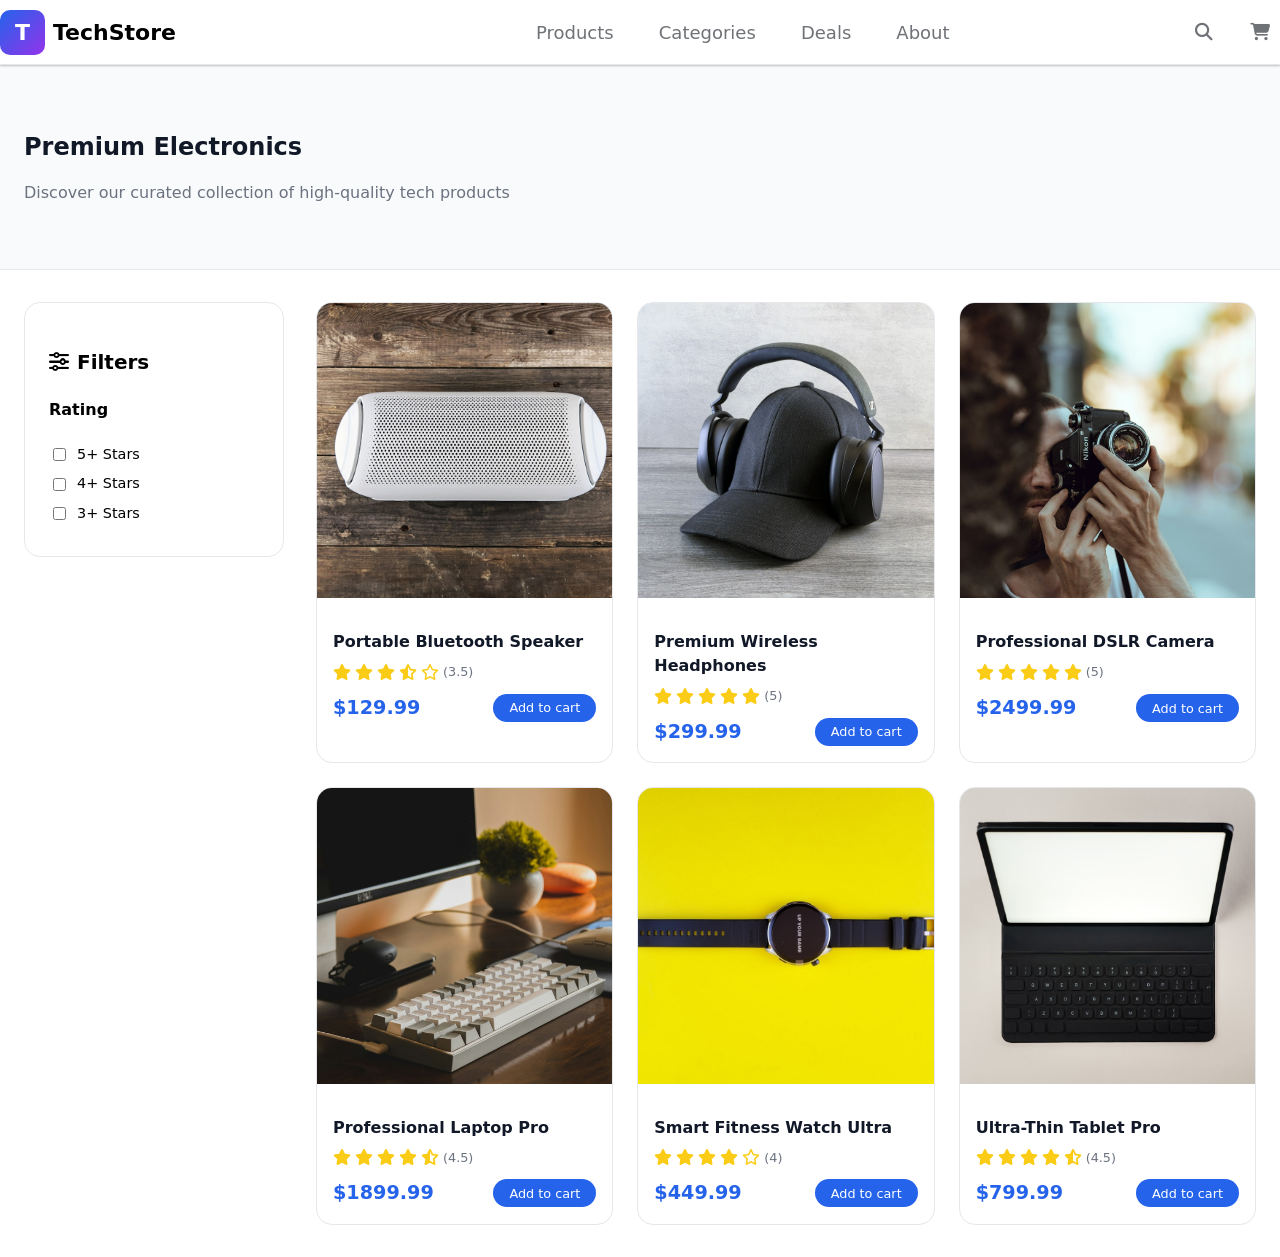
==== index.html @ 120bf93a "filters ready" ====
<!DOCTYPE html>
<html lang="en">
<head>
    <meta charset="UTF-8">
    <meta name="viewport" content="width=device-width, initial-scale=1.0">
    <title>TechStore</title>
    <link rel="stylesheet" href="https://cdnjs.cloudflare.com/ajax/libs/font-awesome/6.5.0/css/all.min.css">
    <link href="https://fonts.googleapis.com/css2?family=Inter:wght@400;500;600;700&display=swap" rel="stylesheet">
    <link rel="stylesheet" href="styles/style.css">
</head>
<body>
    <header>
        <div class = "header-container">
            <div class = "header-content">
                <a class="logo-link" href="index.html">
                    <div class = "logo-icon"> T </div>
                    <span class ="logo-text">TechStore</span>
                </a>
                <nav class = "dekstop-nav">
                    <a href="index.html">Products</a>
                    <a href= "categories.html">Categories</a>
                    <a href="deals.html">Deals</a>
                    <a href="about.html">About</a>
                </nav>
                <div class="header-actions">
                    <i class="fa-solid fa-magnifying-glass"></i>
                    <a href=""><i class="fa-solid fa-cart-shopping"></i></a>
                </div>
            </div>    
        </div>
    </header>
    <main>
    <div class="catalog-hero">
        <div class="container">
            <h1>Premium Electronics</h1>
            <p>Discover our curated collection of high-quality tech products</p>
        </div>
    </div>
    <div class="catalog-container container">
        <div class="catalog-layout">
            <aside class="filter-sidebar">
                <div class="filter-card">
                    <h3><i class="fa-solid fa-sliders-h"></i> Filters</h3>
                    <div class="filter-group">
                        <h4>Rating</h4>
                        <label><input type="checkbox" class="rating-filter" value="5"> 5+ Stars</label>
                        <label><input type="checkbox" class="rating-filter" value="4"> 4+ Stars</label>
                        <label><input type="checkbox" class="rating-filter" value="3"> 3+ Stars</label>
                    </div>
                </div>
            </aside>
            <div class="products-area">
                <div class="products-grid" id="productsGrid"></div>
            </div>
        </div>
    </div>
    </main>
    <script src="js/main.js"></script>
</body>
</html>
---- styles/style.css ----
body {
    font-family: var(--default-font-family,ui-sans-serif,system-ui,sans-serif,"Apple Color Emoji","Segoe UI Emoji","Segoe UI Symbol","Noto Color Emoji");
    margin: 0;
    padding: 0;
    background: #fff;
    line-height: 1.5;
}

button, option, select, input {
    font-family: var(--default-font-family,ui-sans-serif,system-ui,sans-serif,"Apple Color Emoji","Segoe UI Emoji","Segoe UI Symbol","Noto Color Emoji");
}

header {
    position: sticky;
    z-index: 50;
    width: 100%;
    border-bottom: 1px solid #e5e7eb;
    background: #fff;
    box-shadow: 0 1px 2px 0 rgba(0, 0, 0, 0.24);
}

.header-container {
    max-width: 1280px;
    margin: 0 auto;
    padding: 0;
}

.header-content {
    display: flex;
    align-items: center;
    justify-content: space-between;
    height: 4rem;   
}

.logo-link {
  display: flex;
  align-items: center;
  gap: 0.5rem;
  text-decoration: none;
  color: inherit;
  flex-shrink: 0;
}

.logo-icon {
  display: flex;
  align-items: center;
  justify-content: center;
  width: 45px;
  height: 45px;
  border-radius: 10px;
  background: linear-gradient(135deg, #2563eb, #9333ea);
  color: #fff;
  font-weight: 700;
  font-size: 22px;
  flex-shrink: 0;
}   

.logo-text {
  font-weight: 700;
  font-size: 22px;
  white-space: nowrap;
  color:black;
}

.dekstop-nav {
    align-items: center;
    padding-left: 340px;
}

.dekstop-nav a{
    color:#6f7276;
    text-decoration: none;
    font-weight: 500;
    font-size: 18px;
    margin: 0 20px;
    transition: 0.2s ease;
}

.dekstop-nav a:hover {
    color:#2563eb
}

.header-actions {
    display: flex;
    align-items: center;
    gap: 1rem;
    margin-left: auto;
}

.header-actions i {
    width: 2.5rem;
    height: 2.5rem;
    display: flex;
    align-items: center;
    justify-content: center;
    border-radius: 9999px;
    color:#6f7276;
    font-size: 1.1rem;
    cursor: pointer;
    transition: 0.2s ease;
}

.header-actions i:hover {
    background: #f3f4f6;
}

.header-actions a {
    text-decoration: none;
    color: inherit;
}
.container {
    max-width: 1280px;
    margin: 0 auto;
    padding: 0 1.5rem;
}
.catalog-hero {
    background: #f9fafb;
    padding: 3rem 0;
    text-align: left;
    border-bottom: 1px solid #e5e7eb;
}
.catalog-hero h1 {
    font-size: 1.5rem;
    margin-bottom: 0.5rem;
    color: #111827;
}
.catalog-hero p {
    font-size: 1rem;
    color: #6b7280;
}
.catalog-layout {
    display: flex;
    gap: 2rem;
    margin: 2rem 0;
}
.filter-sidebar {
    flex: 0 0 260px;
}
.products-area {
    flex: 1;
}
.products-grid {
    display: grid;
    grid-template-columns: repeat(auto-fill, minmax(280px, 1fr));
    gap: 1.5rem;
}
.filter-card {
    background: #fff;
    border: 1px solid #e5e7eb;
    border-radius: 1rem;
    padding: 1.5rem;
    position: sticky;
    top: 100px;
}
.filter-card h3 {
    font-size: 1.25rem;
    margin-bottom: 1.25rem;
    display: flex;
    align-items: center;
    gap: 0.5rem;
}
.product-card {
    background: #fff;
    border: 1px solid #e5e7eb;
    border-radius: 1rem;
    overflow: hidden;
    transition: all 0.25s ease;
}
.product-card:hover {
    
    box-shadow: 0 12px 24px -12px rgba(0, 0, 0, 0.15);
}
.product-img {
    aspect-ratio: 1 / 1;
    background: #f9fafb;
    overflow: hidden;
}
.product-img img {
    width: 100%;
    height: 100%;
    object-fit: cover;
    transition: transform 0.3s;
}
.product-card:hover .product-img img {
    transform: scale(1.05);
}
.product-info {
    padding: 1rem;
}
.product-title {
    font-weight: 600;
    font-size: 1rem;
    margin-bottom: 0.5rem;
    color: #111827;
    text-decoration: none;
}
.rating {
    display: flex;
    align-items: center;
    gap: 0.25rem;
    margin: 0.5rem 0;
    color: #facc15;
}
.rating span {
    color: #6b7280;
    font-size: 0.8rem;
}
.price-row {
    display: flex;
    justify-content: space-between;
    align-items: center;
    margin-top: 0.75rem;
}
.price {
    font-weight: 700;
    font-size: 1.2rem;
    color: #2563eb;
}
.add-to-cart {
    background: #2563eb;
    border: none;
    color: white;
    padding: 0.4rem 1rem;
    border-radius: 2rem;
    font-size: 0.8rem;
    font-weight: 500;
    cursor: pointer;
    transition: 0.2s;
}
.add-to-cart:hover {
    background: #1d4ed8;
    transform: scale(0.97);
}
.filter-group label {
    display: flex;
    align-items: center;
    gap: 0.5rem;
    margin-bottom: 0.5rem;
    font-size: 0.9rem;
    cursor: pointer;
}
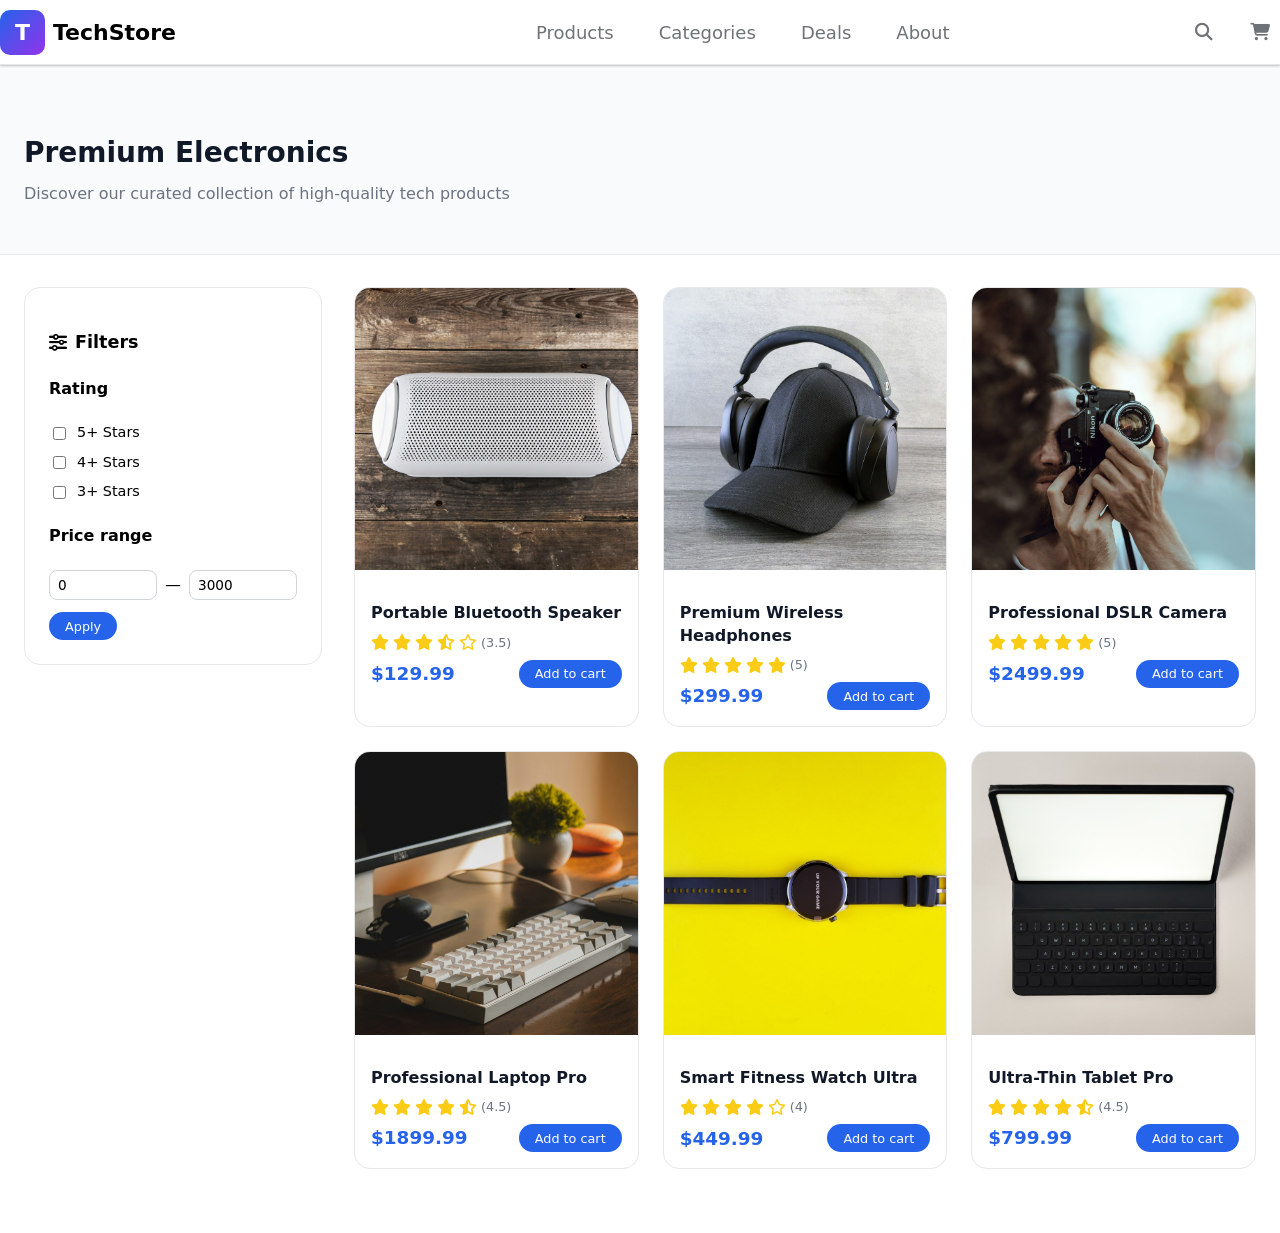
==== commit fe8b4d11: "hot fix design" ====
--- a/index.html
+++ b/index.html
@@ -47,6 +47,15 @@
                         <label><input type="checkbox" class="rating-filter" value="4"> 4+ Stars</label>
                         <label><input type="checkbox" class="rating-filter" value="3"> 3+ Stars</label>
                     </div>
+                    <div class="filter-group">
+                        <h4>Price range</h4>
+                        <div class="price-inputs">
+                            <input type="number" id="minPrice" placeholder="Min $" value="0">
+                            <span>—</span>
+                            <input type="number" id="maxPrice" placeholder="Max $" value="3000">
+                        </div>
+                        <button id="applyPriceBtn" class="apply-btn">Apply</button>
+                    </div>
                 </div>
             </aside>
             <div class="products-area">
--- a/styles/style.css
+++ b/styles/style.css
@@ -115,23 +115,26 @@
 }
 .catalog-hero {
     background: #f9fafb;
-    padding: 3rem 0;
+    padding: 3rem 0 2rem;
     text-align: left;
     border-bottom: 1px solid #e5e7eb;
 }
 .catalog-hero h1 {
-    font-size: 1.5rem;
+    font-size: 1.75rem;
+    font-weight: 600;
     margin-bottom: 0.5rem;
     color: #111827;
 }
 .catalog-hero p {
     font-size: 1rem;
+    font-weight: 400;
     color: #6b7280;
+    margin-top: 0;
 }
 .catalog-layout {
     display: flex;
     gap: 2rem;
-    margin: 2rem 0;
+    margin: 2rem 0 4rem;
 }
 .filter-sidebar {
     flex: 0 0 260px;
@@ -153,7 +156,8 @@
     top: 100px;
 }
 .filter-card h3 {
-    font-size: 1.25rem;
+    font-size: 1.1rem;
+    font-weight: 600;
     margin-bottom: 1.25rem;
     display: flex;
     align-items: center;
@@ -190,6 +194,7 @@
 .product-title {
     font-weight: 600;
     font-size: 1rem;
+    line-height: 1.4;
     margin-bottom: 0.5rem;
     color: #111827;
     text-decoration: none;
@@ -209,11 +214,11 @@
     display: flex;
     justify-content: space-between;
     align-items: center;
-    margin-top: 0.75rem;
+    margin-top: 0.5rem;
 }
 .price {
     font-weight: 700;
-    font-size: 1.2rem;
+    font-size: 1.15rem;
     color: #2563eb;
 }
 .add-to-cart {
@@ -238,4 +243,30 @@
     margin-bottom: 0.5rem;
     font-size: 0.9rem;
     cursor: pointer;
+}
+.price-inputs {
+    display: flex;
+    align-items: center;
+    gap: 0.5rem;
+    margin-bottom: 0.75rem;
+}
+.price-inputs input {
+    width: 90px;
+    padding: 0.4rem 0.5rem;
+    border: 1px solid #d1d5db;
+    border-radius: 0.5rem;
+    font-size: 0.85rem;
+}
+.apply-btn {
+    background: #2563eb;
+    color: white;
+    border: none;
+    padding: 0.4rem 1rem;
+    border-radius: 2rem;
+    font-size: 0.8rem;
+    cursor: pointer;
+    transition: 0.2s;
+}
+.apply-btn:hover {
+    background: #1d4ed8;
 }
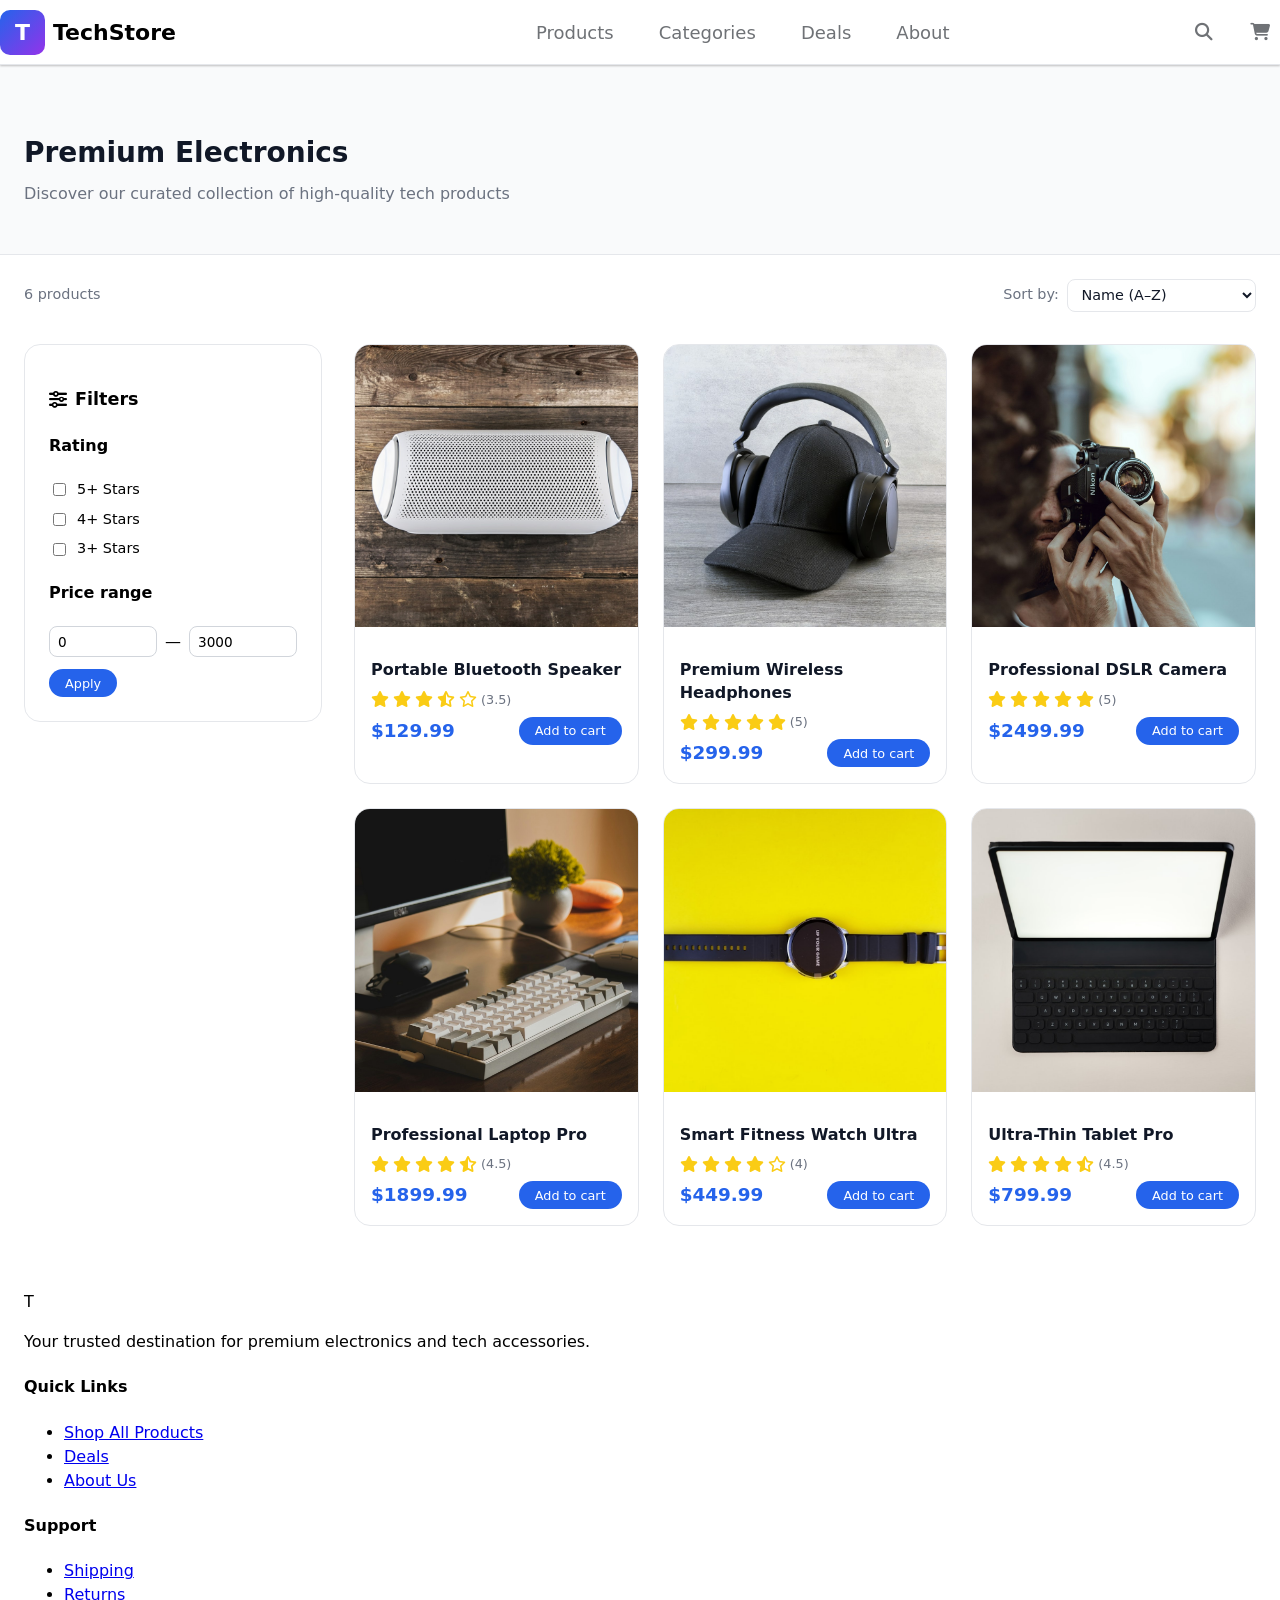
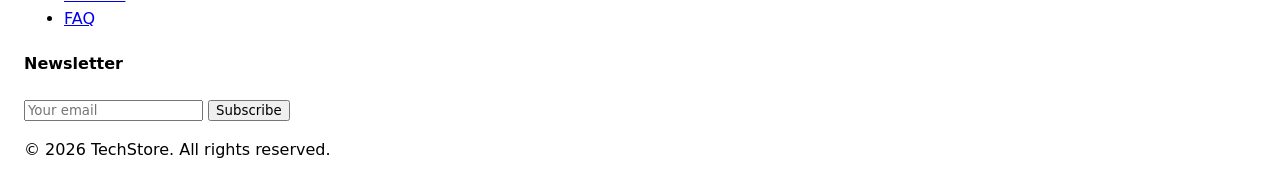
==== commit 7019c79b: "+footer +fix" ====
--- a/index.html
+++ b/index.html
@@ -29,41 +29,93 @@
             </div>    
         </div>
     </header>
-    <main>
-    <div class="catalog-hero">
-        <div class="container">
-            <h1>Premium Electronics</h1>
-            <p>Discover our curated collection of high-quality tech products</p>
-        </div>
-    </div>
-    <div class="catalog-container container">
-        <div class="catalog-layout">
-            <aside class="filter-sidebar">
-                <div class="filter-card">
-                    <h3><i class="fa-solid fa-sliders-h"></i> Filters</h3>
-                    <div class="filter-group">
-                        <h4>Rating</h4>
-                        <label><input type="checkbox" class="rating-filter" value="5"> 5+ Stars</label>
-                        <label><input type="checkbox" class="rating-filter" value="4"> 4+ Stars</label>
-                        <label><input type="checkbox" class="rating-filter" value="3"> 3+ Stars</label>
-                    </div>
-                    <div class="filter-group">
-                        <h4>Price range</h4>
-                        <div class="price-inputs">
-                            <input type="number" id="minPrice" placeholder="Min $" value="0">
-                            <span>—</span>
-                            <input type="number" id="maxPrice" placeholder="Max $" value="3000">
-                        </div>
-                        <button id="applyPriceBtn" class="apply-btn">Apply</button>
-                    </div>
-                </div>
-            </aside>
-            <div class="products-area">
-                <div class="products-grid" id="productsGrid"></div>
+     <main>
+        <div class="catalog-hero">
+            <div class="container">
+                <h1>Premium Electronics</h1>
+                <p>Discover our curated collection of high-quality tech products</p>
             </div>
         </div>
-    </div>
+
+        <div class="catalog-container container">
+            <div class="catalog-meta">
+                <span class="product-count" id="productCount">6 products</span>
+                <div class="sort-wrapper">
+                    <span class="sort-label">Sort by:</span>
+                    <select id="sortSelect" class="sort-select">
+                        <option value="name-asc">Name (A–Z)</option>
+                        <option value="name-desc">Name (Z–A)</option>
+                        <option value="price-asc">Price (Low to High)</option>
+                        <option value="price-desc">Price (High to Low)</option>
+                        <option value="rating">Rating (High to Low)</option>
+                    </select>
+                </div>
+            </div>
+
+            <div class="catalog-layout">
+                <aside class="filter-sidebar">
+                    <div class="filter-card">
+                        <h3><i class="fa-solid fa-sliders-h"></i> Filters</h3>
+                        <div class="filter-group">
+                            <h4>Rating</h4>
+                            <label><input type="checkbox" class="rating-filter" value="5"> 5+ Stars</label>
+                            <label><input type="checkbox" class="rating-filter" value="4"> 4+ Stars</label>
+                            <label><input type="checkbox" class="rating-filter" value="3"> 3+ Stars</label>
+                        </div>
+                        <div class="filter-group">
+                            <h4>Price range</h4>
+                            <div class="price-inputs">
+                                <input type="number" id="minPrice" placeholder="Min $" value="0" step="1">
+                                <span>—</span>
+                                <input type="number" id="maxPrice" placeholder="Max $" value="3000" step="1">
+                            </div>
+                            <button id="applyPriceBtn" class="apply-btn">Apply</button>
+                        </div>
+                    </div>
+                </aside>
+
+                <div class="products-area">
+                    <div class="products-grid" id="productsGrid"></div>
+                </div>
+            </div>
+        </div>
     </main>
+     <footer class="site-footer">
+        <div class="container">
+            <div class="footer-grid">
+                <div>
+                    <div class="footer-logo">T</div>
+                    <p class="footer-text">Your trusted destination for premium electronics and tech accessories.</p>
+                </div>
+                <div>
+                    <h4>Quick Links</h4>
+                    <ul>
+                        <li><a href="index.html">Shop All Products</a></li>
+                        <li><a href="deals.html">Deals</a></li>
+                        <li><a href="about.html">About Us</a></li>
+                    </ul>
+                </div>
+                <div>
+                    <h4>Support</h4>
+                    <ul>
+                        <li><a href="#">Shipping</a></li>
+                        <li><a href="#">Returns</a></li>
+                        <li><a href="#">FAQ</a></li>
+                    </ul>
+                </div>
+                <div>
+                    <h4>Newsletter</h4>
+                    <form id="newsletterForm">
+                        <input type="email" placeholder="Your email" required>
+                        <button type="submit">Subscribe</button>
+                    </form>
+                </div>
+            </div>
+            <div class="footer-bottom">
+                <p>© 2026 TechStore. All rights reserved.</p>
+            </div>
+        </div>
+    </footer>
     <script src="js/main.js"></script>
 </body>
 </html>
--- a/styles/style.css
+++ b/styles/style.css
@@ -269,4 +269,43 @@
 }
 .apply-btn:hover {
     background: #1d4ed8;
+}
+
+.catalog-meta {
+    display: flex;
+    justify-content: space-between;
+    align-items: center;
+    margin: 1.5rem 0 2rem;
+}
+
+.product-count {
+    font-size: 0.9rem;
+    color: #6b7280;
+}
+
+.sort-wrapper {
+    display: flex;
+    align-items: center;
+    gap: 0.5rem;
+}
+
+.sort-label {
+    font-size: 0.9rem;
+    color: #6b7280;
+}
+
+.sort-select {
+    padding: 0.4rem 0.6rem;
+    border: 1px solid #e5e7eb;
+    border-radius: 0.5rem;
+    background: #fff;
+    font-size: 0.9rem;
+    color: #111827;
+    cursor: pointer;
+    outline: none;
+    transition: border-color 0.2s;
+}
+
+.sort-select:focus {
+    border-color: #2563eb;
 }
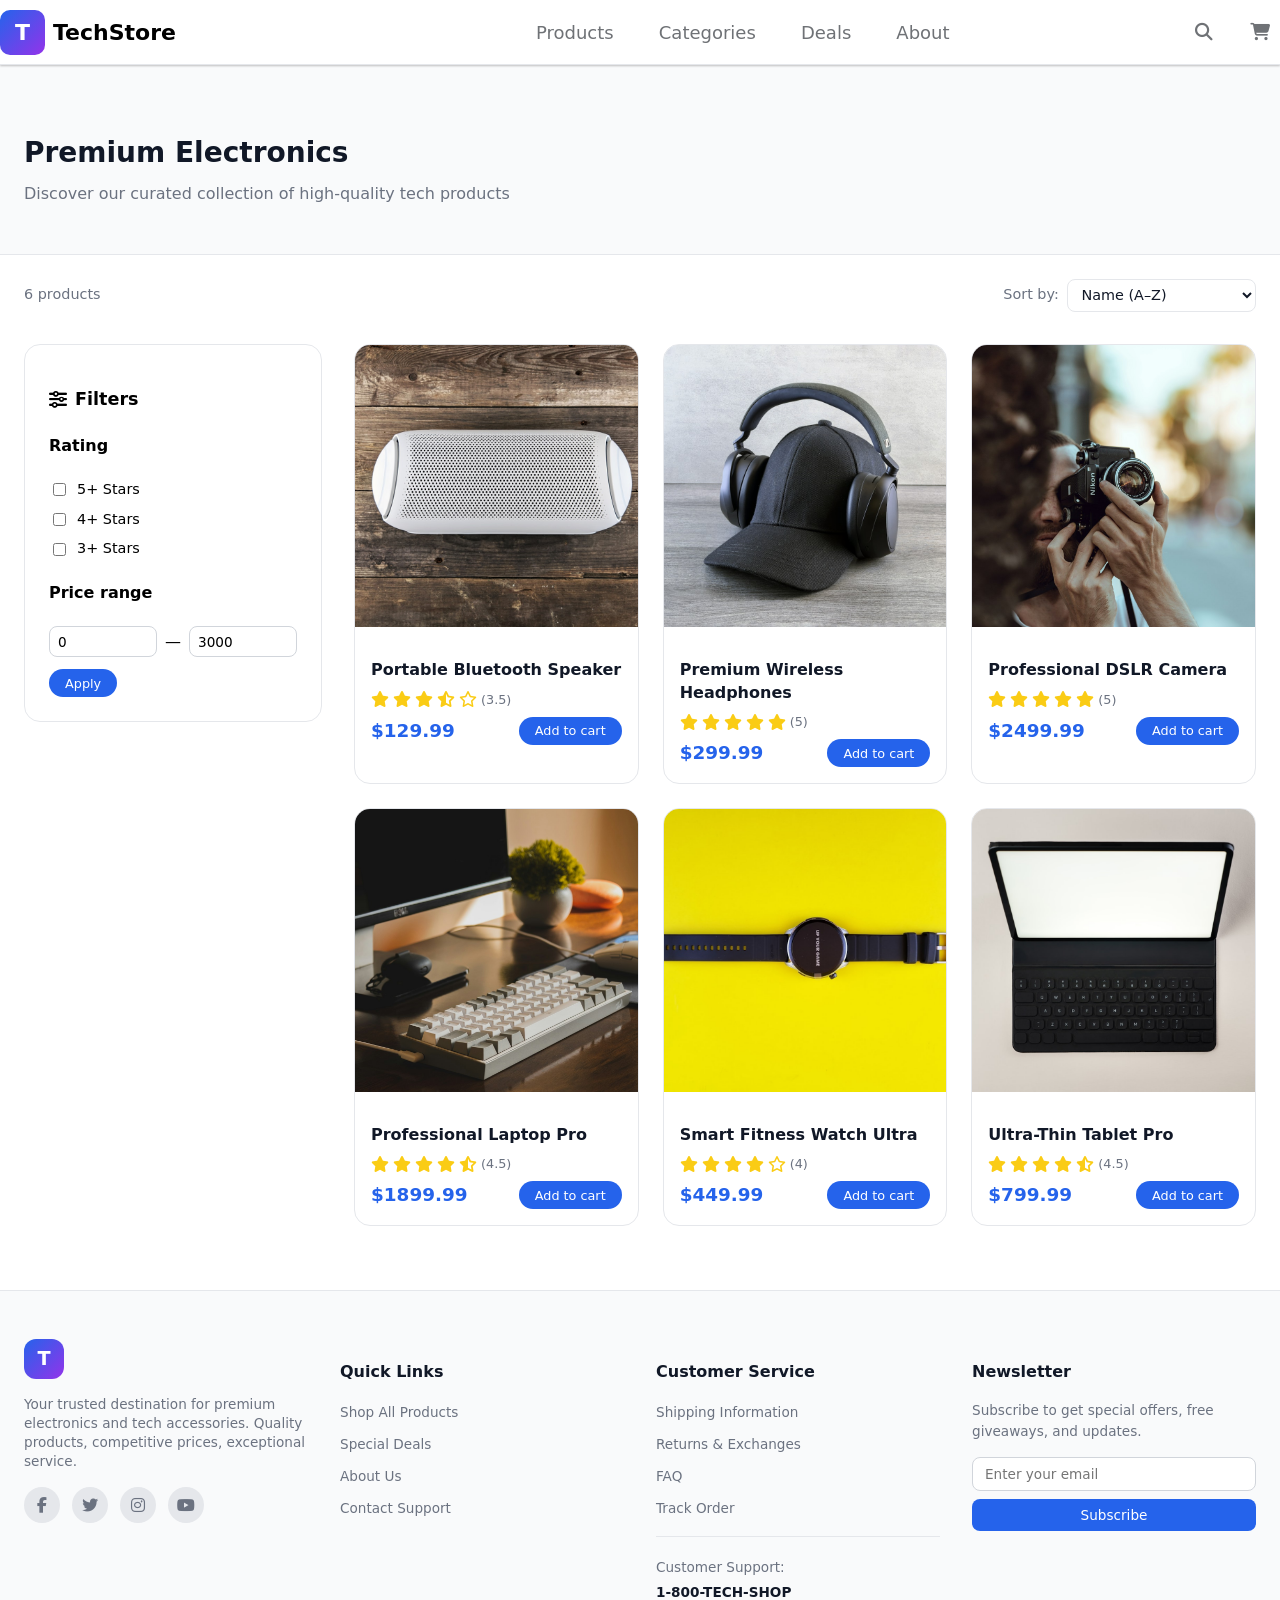
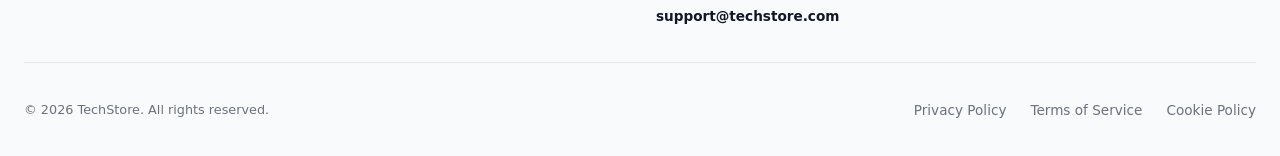
==== commit 40c045d3: "style fix" ====
--- a/index.html
+++ b/index.html
@@ -85,34 +85,53 @@
             <div class="footer-grid">
                 <div>
                     <div class="footer-logo">T</div>
-                    <p class="footer-text">Your trusted destination for premium electronics and tech accessories.</p>
+                    <p class="footer-text">Your trusted destination for premium electronics and tech accessories. Quality products, competitive prices, exceptional service.</p>
+                    <div class="footer-social">
+                        <a href="#" aria-label="Facebook"><i class="fab fa-facebook-f"></i></a>
+                        <a href="#" aria-label="Twitter"><i class="fab fa-twitter"></i></a>
+                        <a href="#" aria-label="Instagram"><i class="fab fa-instagram"></i></a>
+                        <a href="#" aria-label="YouTube"><i class="fab fa-youtube"></i></a>
+                    </div>
                 </div>
                 <div>
                     <h4>Quick Links</h4>
                     <ul>
                         <li><a href="index.html">Shop All Products</a></li>
-                        <li><a href="deals.html">Deals</a></li>
+                        <li><a href="deals.html">Special Deals</a></li>
                         <li><a href="about.html">About Us</a></li>
+                        <li><a href="contact.html">Contact Support</a></li>
                     </ul>
                 </div>
                 <div>
-                    <h4>Support</h4>
+                    <h4>Customer Service</h4>
                     <ul>
-                        <li><a href="#">Shipping</a></li>
-                        <li><a href="#">Returns</a></li>
+                        <li><a href="#">Shipping Information</a></li>
+                        <li><a href="#">Returns & Exchanges</a></li>
                         <li><a href="#">FAQ</a></li>
+                        <li><a href="#">Track Order</a></li>
                     </ul>
+                    <div class="footer-contact">
+                        <p>Customer Support:</p>
+                        <p class="footer-phone">1-800-TECH-SHOP</p>
+                        <p class="footer-email">support@techstore.com</p>
+                    </div>
                 </div>
                 <div>
                     <h4>Newsletter</h4>
+                    <p class="footer-newsletter-text">Subscribe to get special offers, free giveaways, and updates.</p>
                     <form id="newsletterForm">
-                        <input type="email" placeholder="Your email" required>
+                        <input type="email" placeholder="Enter your email" required>
                         <button type="submit">Subscribe</button>
                     </form>
                 </div>
             </div>
             <div class="footer-bottom">
                 <p>© 2026 TechStore. All rights reserved.</p>
+                <div class="footer-links">
+                    <a href="#">Privacy Policy</a>
+                    <a href="#">Terms of Service</a>
+                    <a href="#">Cookie Policy</a>
+                </div>
             </div>
         </div>
     </footer>
--- a/styles/style.css
+++ b/styles/style.css
@@ -308,4 +308,184 @@
 
 .sort-select:focus {
     border-color: #2563eb;
-}+}
+
+.site-footer {
+    background: #f9fafb;
+    border-top: 1px solid #e5e7eb;
+    padding: 3rem 0 1.5rem;
+    margin-top: 3rem;
+}
+
+.footer-grid {
+    display: grid;
+    grid-template-columns: repeat(auto-fit, minmax(200px, 1fr));
+    gap: 2rem;
+    margin-bottom: 2rem;
+}
+
+.footer-logo {
+    width: 40px;
+    height: 40px;
+    background: linear-gradient(135deg, #2563eb, #9333ea);
+    border-radius: 0.75rem;
+    display: flex;
+    align-items: center;
+    justify-content: center;
+    color: white;
+    font-weight: bold;
+    font-size: 1.2rem;
+    margin-bottom: 1rem;
+}
+
+.footer-text {
+    color: #6b7280;
+    font-size: 0.85rem;
+    line-height: 1.4;
+}
+
+.site-footer h4 {
+    font-size: 1rem;
+    margin-bottom: 1rem;
+    color: #111827;
+}
+
+.site-footer ul {
+    list-style: none;
+    padding: 0;
+    margin: 0;
+}
+
+.site-footer li {
+    margin-bottom: 0.5rem;
+}
+
+.site-footer a {
+    color: #6b7280;
+    text-decoration: none;
+    font-size: 0.85rem;
+    transition: 0.2s;
+}
+
+.site-footer a:hover {
+    color: #2563eb;
+}
+
+#newsletterForm {
+    display: flex;
+    flex-direction: column;
+    gap: 0.5rem;
+}
+
+#newsletterForm input {
+    padding: 0.5rem 0.75rem;
+    border: 1px solid #d1d5db;
+    border-radius: 0.5rem;
+    font-size: 0.85rem;
+    outline: none;
+}
+
+#newsletterForm input:focus {
+    border-color: #2563eb;
+}
+
+#newsletterForm button {
+    background: #2563eb;
+    color: white;
+    border: none;
+    padding: 0.5rem;
+    border-radius: 0.5rem;
+    cursor: pointer;
+    font-size: 0.85rem;
+    transition: 0.2s;
+}
+
+#newsletterForm button:hover {
+    background: #1d4ed8;
+}
+
+.footer-bottom {
+    display: flex;
+    justify-content: space-between;
+    align-items: center;
+    flex-wrap: wrap;
+    gap: 1rem;
+    padding-top: 1.5rem;
+    border-top: 1px solid #e5e7eb;
+    font-size: 0.8rem;
+    color: #6b7280;
+}
+
+.footer-social {
+    display: flex;
+    gap: 0.75rem;
+    margin-top: 1rem;
+}
+
+.footer-social a {
+    width: 36px;
+    height: 36px;
+    display: flex;
+    align-items: center;
+    justify-content: center;
+    background: #e5e7eb;
+    border-radius: 50%;
+    color: #6b7280;
+    font-size: 1rem;
+    transition: 0.2s;
+}
+
+.footer-social a:hover {
+    background: #2563eb;
+    color: white;
+}
+
+.footer-contact {
+    margin-top: 1rem;
+    padding-top: 1rem;
+    border-top: 1px solid #e5e7eb;
+}
+
+.footer-contact p {
+    font-size: 0.85rem;
+    margin: 0.25rem 0;
+    color: #6b7280;
+}
+
+.footer-contact .footer-phone,
+.footer-contact .footer-email {
+    font-weight: 600;
+    color: #111827;
+}
+
+.footer-newsletter-text {
+    font-size: 0.85rem;
+    color: #6b7280;
+    margin-bottom: 1rem;
+}
+
+.footer-bottom {
+    display: flex;
+    justify-content: space-between;
+    align-items: center;
+    flex-wrap: wrap;
+    gap: 1rem;
+    padding-top: 1.5rem;
+    border-top: 1px solid #e5e7eb;
+    font-size: 0.8rem;
+    color: #6b7280;
+}
+
+.footer-links {
+    display: flex;
+    gap: 1.5rem;
+}
+
+.footer-links a {
+    color: #6b7280;
+    text-decoration: none;
+}
+
+.footer-links a:hover {
+    color: #2563eb;
+}
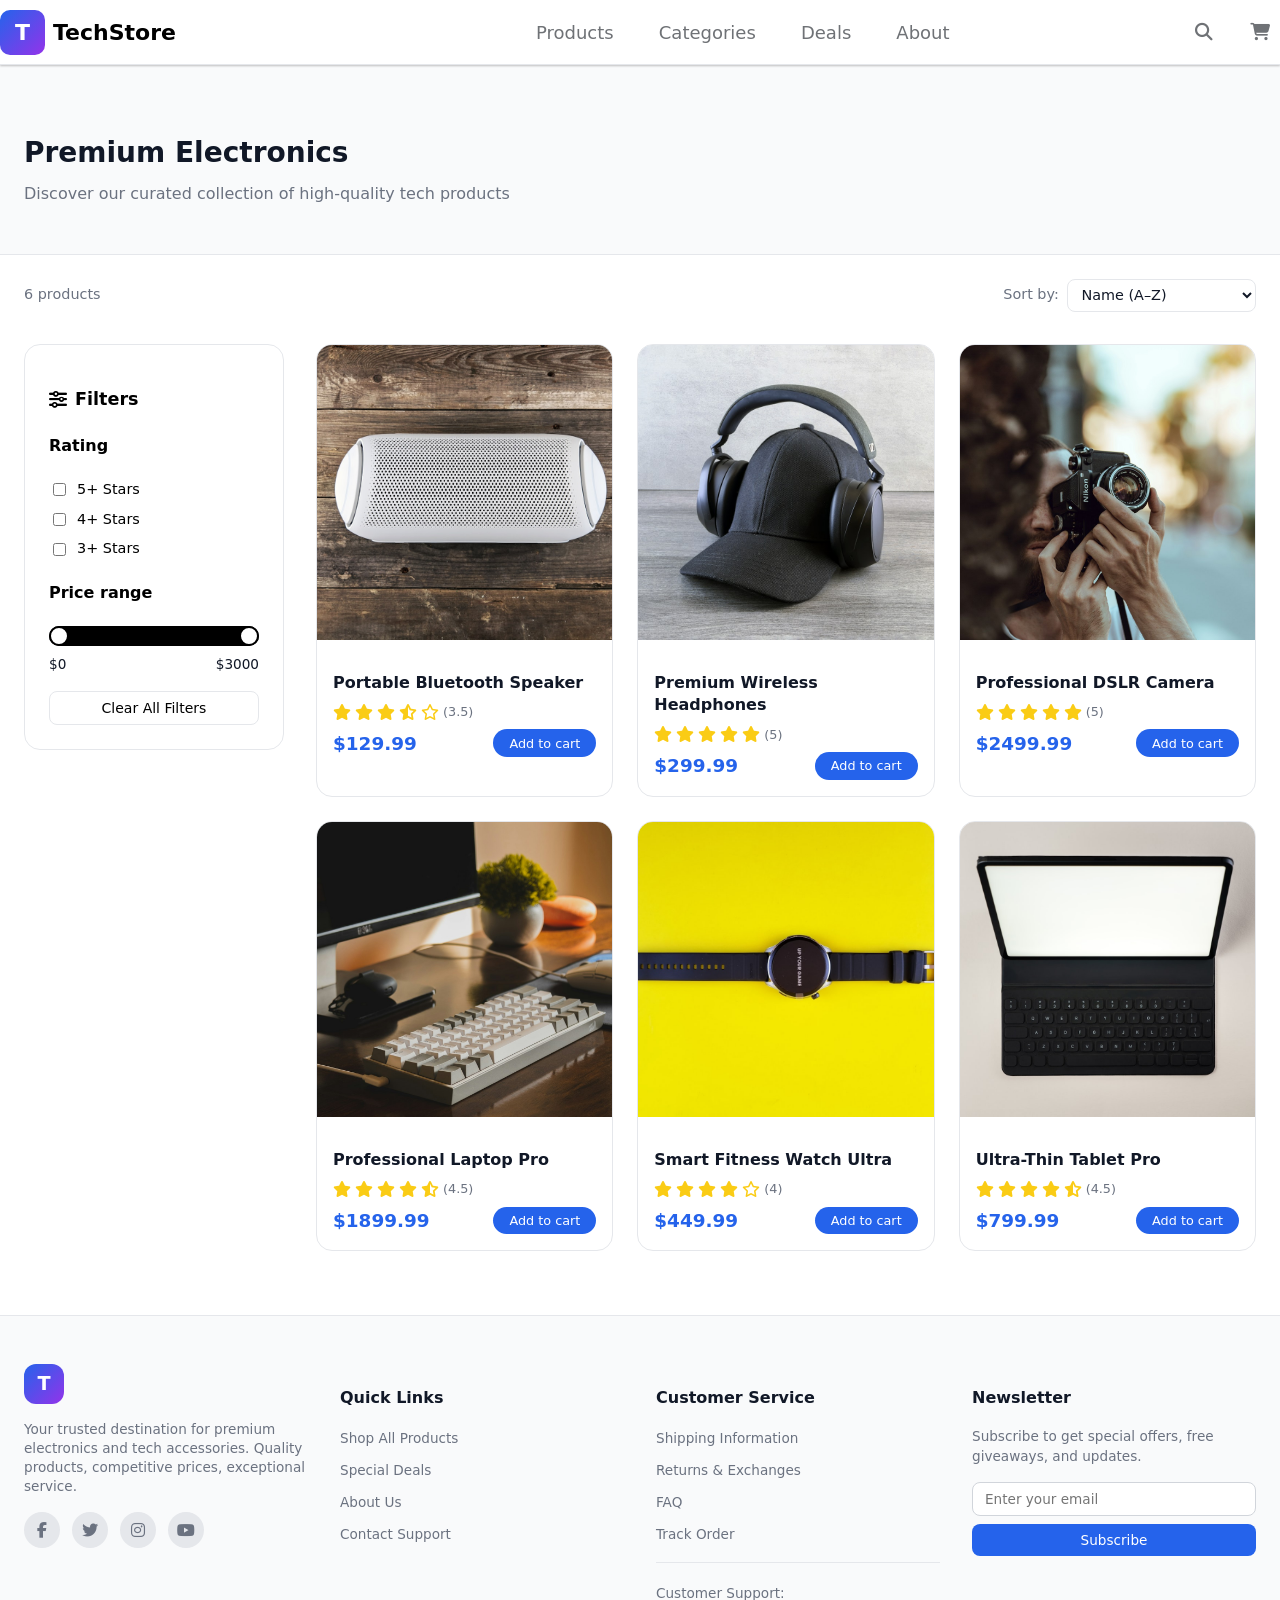
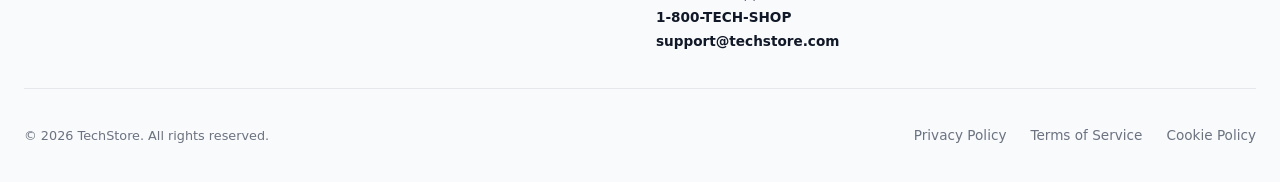
==== commit f0302e01: "filter group ready" ====
--- a/index.html
+++ b/index.html
@@ -64,13 +64,20 @@
                         </div>
                         <div class="filter-group">
                             <h4>Price range</h4>
-                            <div class="price-inputs">
-                                <input type="number" id="minPrice" placeholder="Min $" value="0" step="1">
-                                <span>—</span>
-                                <input type="number" id="maxPrice" placeholder="Max $" value="3000" step="1">
+                            <div class="slider-group">
+                                <div class="slider-container">
+                                    <div class="slider-track"></div>
+                                    <div class="slider-range" id="sliderRange" style="left: 0%; right: 0%;"></div>
+                                    <input type="range" min="0" max="3000" value="0" step="10" id="minPriceSlider">
+                                    <input type="range" min="0" max="3000" value="3000" step="10" id="maxPriceSlider">
+                                </div>
+                                <div class="price-labels">
+                                    <span id="minPriceValue">$0</span>
+                                    <span id="maxPriceValue">$3000</span>
+                                </div>
                             </div>
-                            <button id="applyPriceBtn" class="apply-btn">Apply</button>
                         </div>
+                        <button id="clearFiltersBtn" class="clear-filters-btn">Clear All Filters</button>
                     </div>
                 </aside>
 
--- a/styles/style.css
+++ b/styles/style.css
@@ -489,3 +489,93 @@
 .footer-links a:hover {
     color: #2563eb;
 }
+
+.slider-group {
+    width: 100%;
+}
+
+.slider-container {
+    position: relative;
+    width: 100%;
+    height: 20px;
+}
+
+.slider-track {
+    position: absolute;
+    width: 100%;
+    height: 100%;
+    background: #e5e7eb;
+    border-radius: 10px;
+}
+
+.slider-range {
+    position: absolute;
+    height: 100%;
+    background: black;
+    border-radius: 10px;
+}
+
+.slider-container input {
+    position: absolute;
+    width: 100%;
+    pointer-events: none;
+    -webkit-appearance: none;
+    appearance: none;
+    background: transparent;
+    top: 0;
+    left: 0;
+    margin: 0;
+    padding: 0;
+}
+
+.slider-container input::-webkit-slider-thumb {
+    pointer-events: auto;
+    -webkit-appearance: none;
+    appearance: none;
+    width: 20px;
+    height: 20px;
+    background: white;
+    border-radius: 50%;
+    border: 2px solid black;
+    cursor: pointer;
+    transition: box-shadow 0.2s;
+}
+
+.slider-container input::-webkit-slider-thumb:hover {
+    background: white;
+    box-shadow: 0 0 0 6px rgba(0, 0, 0, 0.1);
+}
+
+.slider-container input::-webkit-slider-thumb:active {
+    background: white;
+    box-shadow: 0 0 0 8px rgba(0, 0, 0, 0.15);
+}
+
+.price-labels {
+    display: flex;
+    justify-content: space-between;
+    margin-top: 0.5rem;
+    font-size: 0.85rem;
+    color: #6b7280;
+}
+
+.price-labels span {
+    font-weight: 500;
+    color: #111827;
+}
+
+.clear-filters-btn {
+    width: 100%;
+    border-radius: 0.5rem;
+    border: 1px solid #e5e7eb;
+    background: white;
+    padding: 0.5rem 1rem;
+    font-size: 0.875rem;
+    cursor: pointer;
+    transition: all 0.2s;
+    margin-top: 1rem;
+}
+
+.clear-filters-btn:hover {
+    background: #f9fafb;
+}
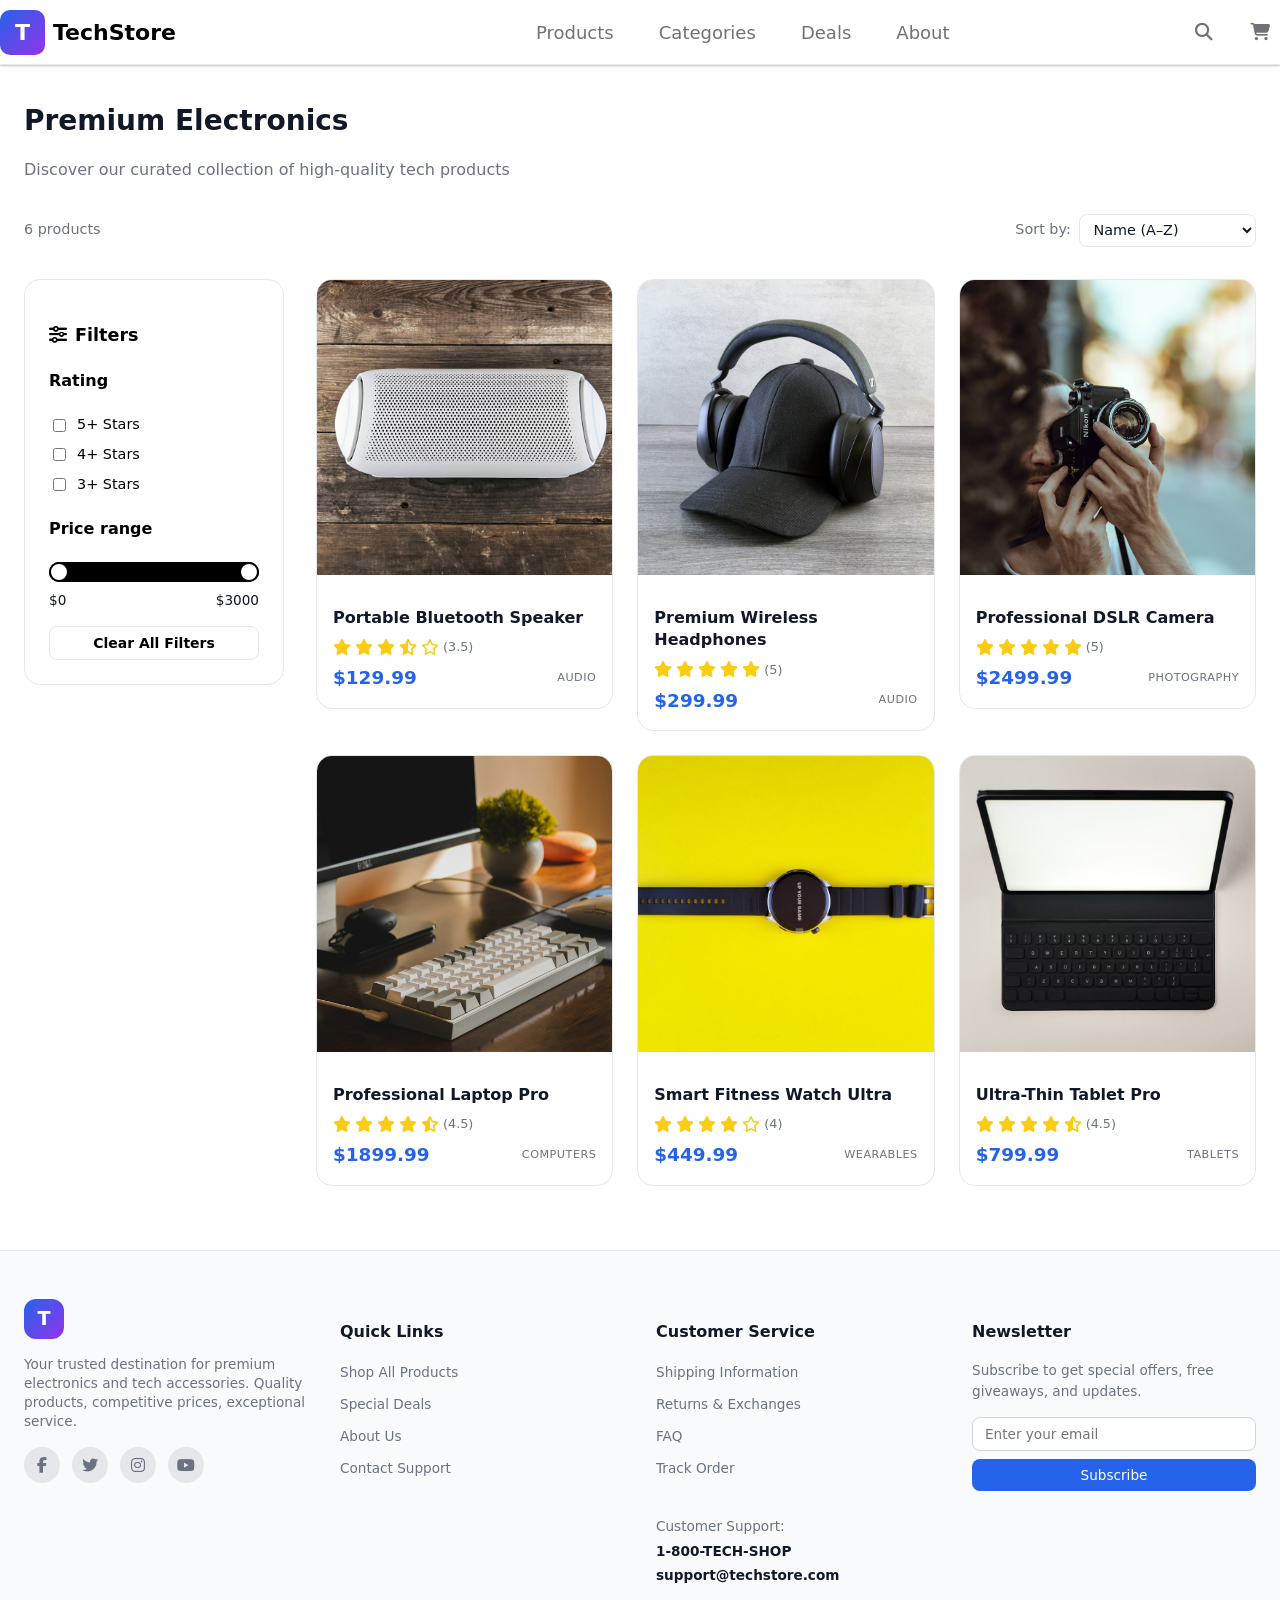
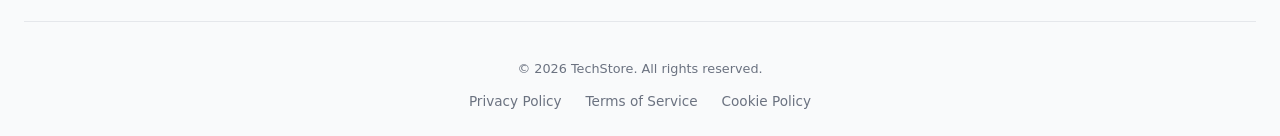
==== commit ad15386f: "main page ready" ====
--- a/index.html
+++ b/index.html
@@ -30,8 +30,8 @@
         </div>
     </header>
      <main>
-        <div class="catalog-hero">
-            <div class="container">
+        <div class="container">
+            <div class="catalog-header">
                 <h1>Premium Electronics</h1>
                 <p>Discover our curated collection of high-quality tech products</p>
             </div>
@@ -47,7 +47,6 @@
                         <option value="name-desc">Name (Z–A)</option>
                         <option value="price-asc">Price (Low to High)</option>
                         <option value="price-desc">Price (High to Low)</option>
-                        <option value="rating">Rating (High to Low)</option>
                     </select>
                 </div>
             </div>
--- a/styles/style.css
+++ b/styles/style.css
@@ -12,6 +12,7 @@
 
 header {
     position: sticky;
+    top: 0;
     z-index: 50;
     width: 100%;
     border-bottom: 1px solid #e5e7eb;
@@ -113,23 +114,21 @@
     margin: 0 auto;
     padding: 0 1.5rem;
 }
-.catalog-hero {
-    background: #f9fafb;
-    padding: 3rem 0 2rem;
-    text-align: left;
-    border-bottom: 1px solid #e5e7eb;
-}
-.catalog-hero h1 {
+.catalog-header {
+    margin-bottom: 2rem;
+    padding-top: 1rem;
+}
+
+.catalog-header h1 {
     font-size: 1.75rem;
     font-weight: 600;
     margin-bottom: 0.5rem;
     color: #111827;
 }
-.catalog-hero p {
+
+.catalog-header p {
     font-size: 1rem;
-    font-weight: 400;
-    color: #6b7280;
-    margin-top: 0;
+    color: #6b7280;
 }
 .catalog-layout {
     display: flex;
@@ -169,6 +168,11 @@
     border-radius: 1rem;
     overflow: hidden;
     transition: all 0.25s ease;
+    cursor: pointer;
+}
+.product-card-link {
+    text-decoration: none;
+    display: block;
 }
 .product-card:hover {
     
@@ -190,6 +194,13 @@
 }
 .product-info {
     padding: 1rem;
+}
+.product-category {
+    font-size: 0.7rem;
+    font-weight: 500;
+    color: #6b7280;
+    text-transform: uppercase;
+    letter-spacing: 0.5px;
 }
 .product-title {
     font-weight: 600;
@@ -300,6 +311,7 @@
     border-radius: 0.5rem;
     background: #fff;
     font-size: 0.9rem;
+    font-weight: 500;
     color: #111827;
     cursor: pointer;
     outline: none;
@@ -405,11 +417,7 @@
 }
 
 .footer-bottom {
-    display: flex;
-    justify-content: space-between;
-    align-items: center;
-    flex-wrap: wrap;
-    gap: 1rem;
+    text-align: center;
     padding-top: 1.5rem;
     border-top: 1px solid #e5e7eb;
     font-size: 0.8rem;
@@ -443,7 +451,6 @@
 .footer-contact {
     margin-top: 1rem;
     padding-top: 1rem;
-    border-top: 1px solid #e5e7eb;
 }
 
 .footer-contact p {
@@ -464,26 +471,17 @@
     margin-bottom: 1rem;
 }
 
-.footer-bottom {
-    display: flex;
-    justify-content: space-between;
-    align-items: center;
-    flex-wrap: wrap;
-    gap: 1rem;
-    padding-top: 1.5rem;
-    border-top: 1px solid #e5e7eb;
-    font-size: 0.8rem;
-    color: #6b7280;
-}
-
 .footer-links {
     display: flex;
+    justify-content: center;
     gap: 1.5rem;
+    margin-top: 0.5rem;
 }
 
 .footer-links a {
     color: #6b7280;
     text-decoration: none;
+    transition: color 0.2s;
 }
 
 .footer-links a:hover {
@@ -571,6 +569,7 @@
     background: white;
     padding: 0.5rem 1rem;
     font-size: 0.875rem;
+    font-weight: 600;
     cursor: pointer;
     transition: all 0.2s;
     margin-top: 1rem;
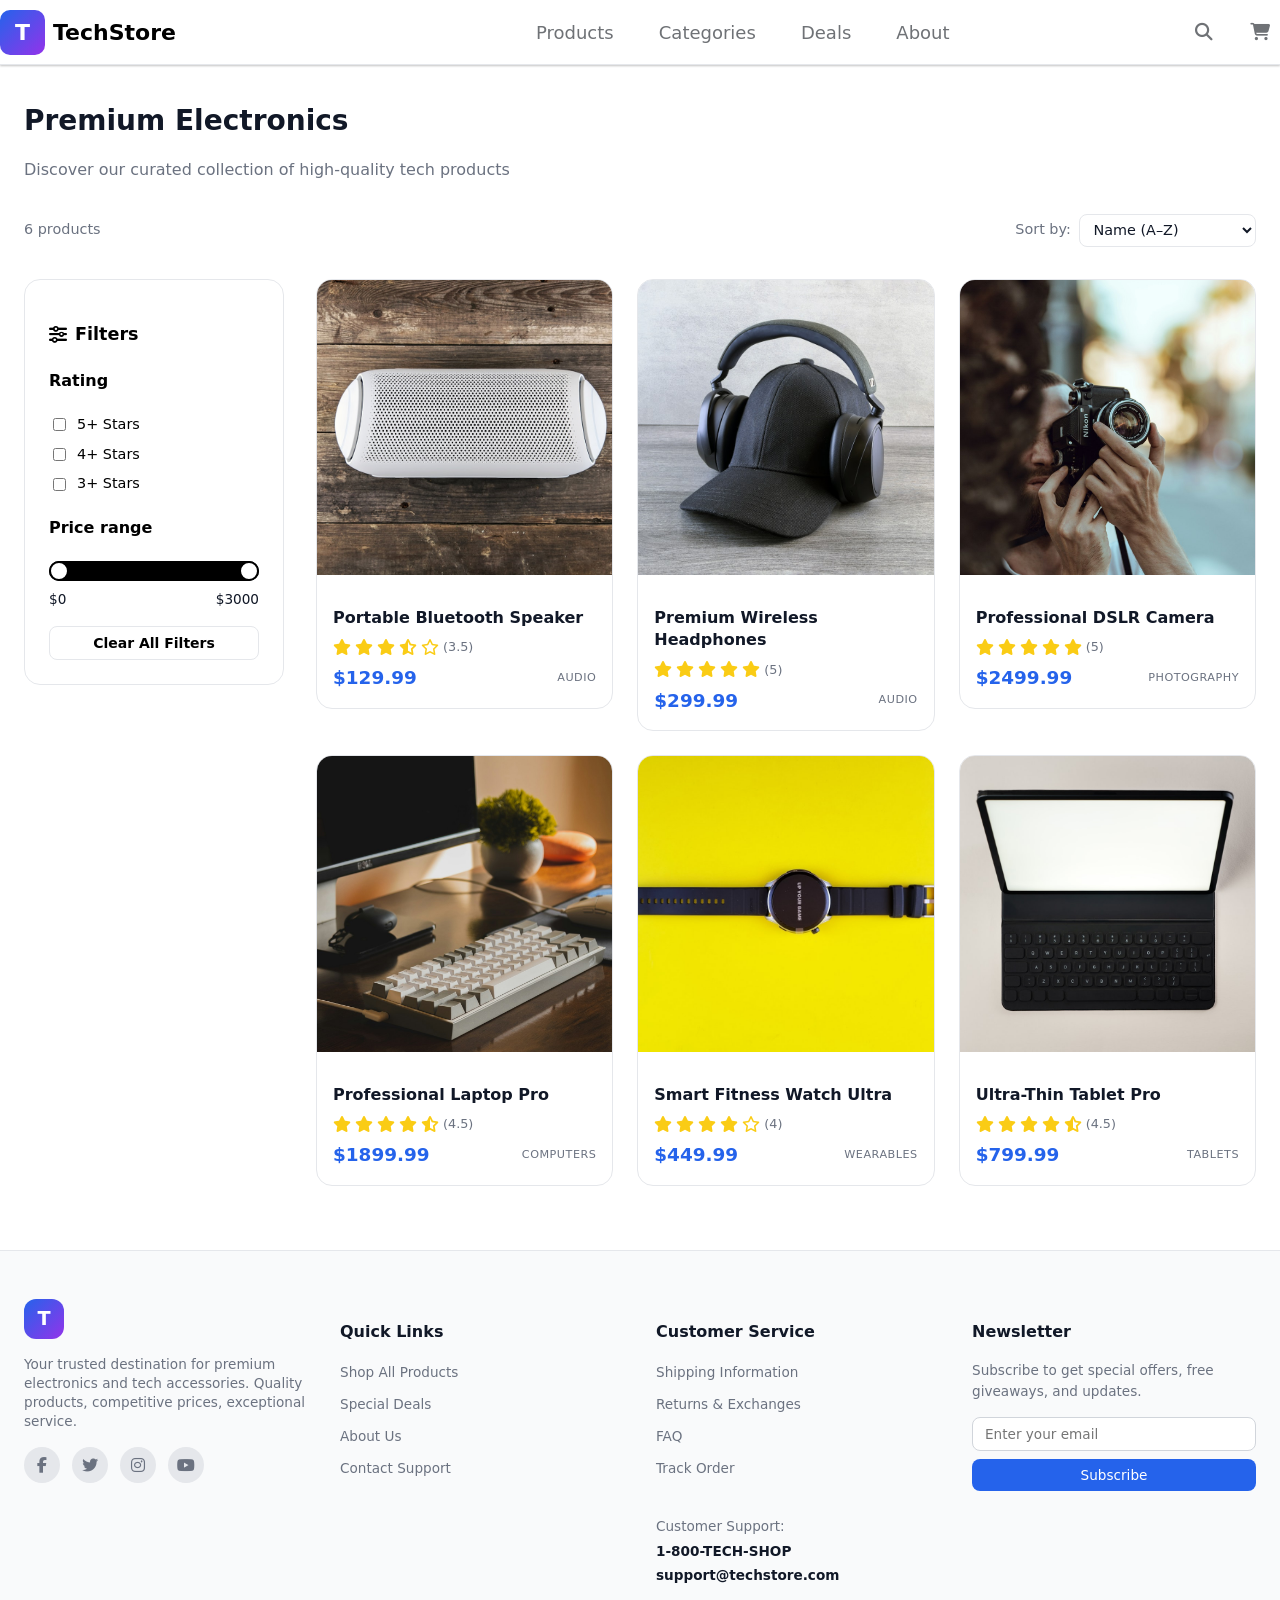
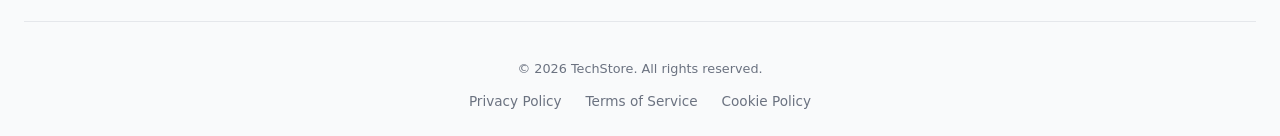
==== commit 78c2d4f6: "final changes product page" ====
--- a/index.html
+++ b/index.html
@@ -24,7 +24,10 @@
                 </nav>
                 <div class="header-actions">
                     <i class="fa-solid fa-magnifying-glass"></i>
-                    <a href=""><i class="fa-solid fa-cart-shopping"></i></a>
+                    <a href="cart.html" class="cart-icon-wrapper">
+                        <i class="fa-solid fa-cart-shopping"></i>
+                        <span class="cart-badge" id="cartBadge">0</span>
+                    </a>
                 </div>
             </div>    
         </div>
--- a/styles/style.css
+++ b/styles/style.css
@@ -577,4 +577,28 @@
 
 .clear-filters-btn:hover {
     background: #f9fafb;
+}
+.cart-icon-wrapper {
+    position: relative;
+    display: inline-flex;
+    align-items: center;
+    justify-content: center;
+}
+
+.cart-badge {
+    position: absolute;
+    top: -8px;
+    right: -12px;
+    background: #2563eb;
+    color: white;
+    font-size: 0.7rem;
+    font-weight: 700;
+    min-width: 18px;
+    height: 18px;
+    padding: 0 4px;
+    border-radius: 999px;
+    display: flex;
+    align-items: center;
+    justify-content: center;
+    box-sizing: border-box;
 }
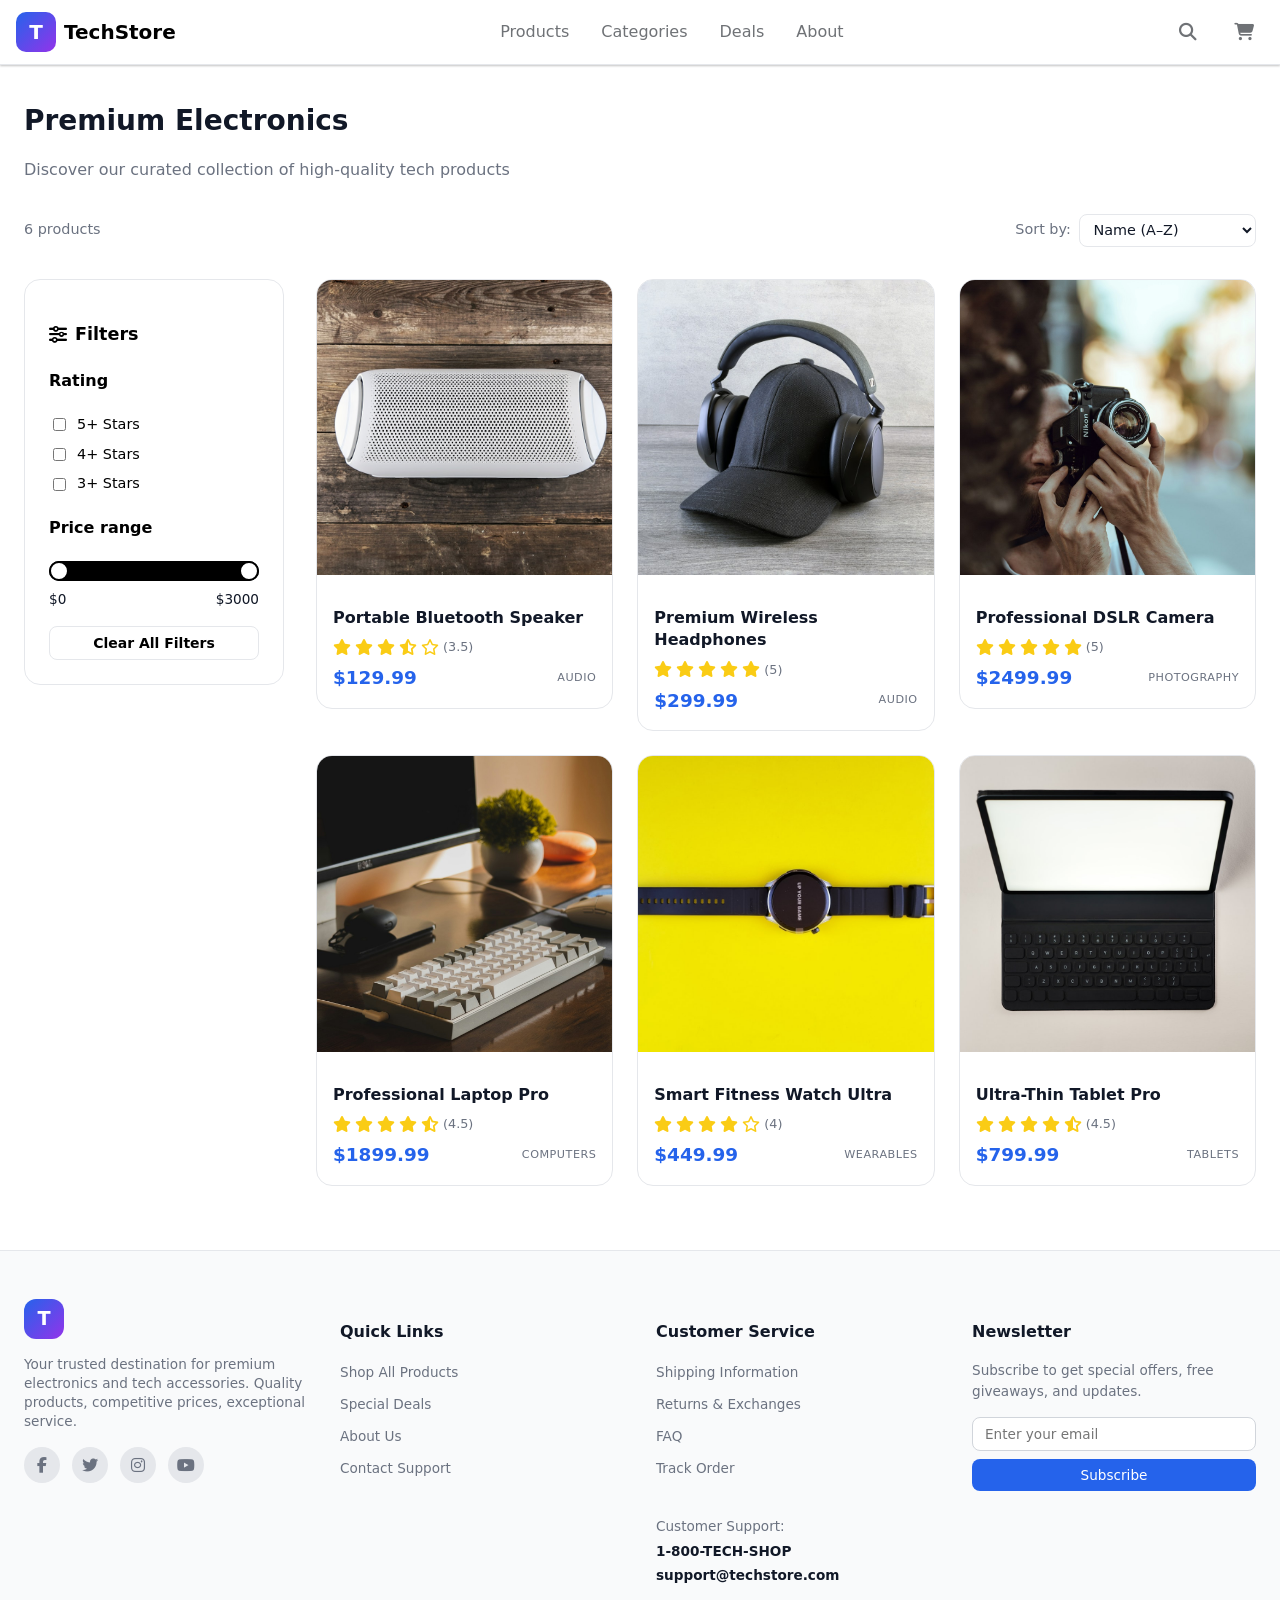
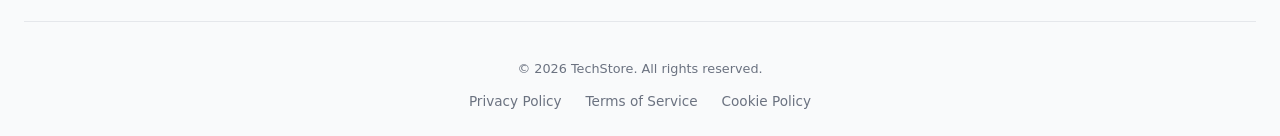
==== commit 7a429139: "final all is ready!!!" ====
--- a/index.html
+++ b/index.html
@@ -10,15 +10,15 @@
 </head>
 <body>
     <header>
-        <div class = "header-container">
-            <div class = "header-content">
+        <div class="header-container">
+            <div class="header-content">
                 <a class="logo-link" href="index.html">
-                    <div class = "logo-icon"> T </div>
-                    <span class ="logo-text">TechStore</span>
+                    <div class="logo-icon">T</div>
+                    <span class="logo-text">TechStore</span>
                 </a>
-                <nav class = "dekstop-nav">
+                <nav class="dekstop-nav">
                     <a href="index.html">Products</a>
-                    <a href= "categories.html">Categories</a>
+                    <a href="categories.html">Categories</a>
                     <a href="deals.html">Deals</a>
                     <a href="about.html">About</a>
                 </nav>
@@ -28,11 +28,30 @@
                         <i class="fa-solid fa-cart-shopping"></i>
                         <span class="cart-badge" id="cartBadge">0</span>
                     </a>
+                    <button class="mobile-menu-btn" id="mobileMenuBtn">
+                        <i class="fa-solid fa-bars"></i>
+                    </button>
                 </div>
             </div>    
         </div>
     </header>
-     <main>
+
+    <div class="mobile-nav" id="mobileNav">
+        <div class="mobile-nav-header">
+            <span class="mobile-nav-title">Menu</span>
+            <button class="mobile-nav-close" id="mobileNavClose">
+                <i class="fa-solid fa-times"></i>
+            </button>
+        </div>
+        <div class="mobile-nav-links">
+            <a href="index.html">Products</a>
+            <a href="categories.html">Categories</a>
+            <a href="deals.html">Deals</a>
+            <a href="about.html">About</a>
+        </div>
+    </div>
+
+    <main>
         <div class="container">
             <div class="catalog-header">
                 <h1>Premium Electronics</h1>
@@ -41,6 +60,9 @@
         </div>
 
         <div class="catalog-container container">
+            <button class="mobile-filter-btn" id="mobileFilterBtn">
+                <i class="fa-solid fa-sliders-h"></i> Filters
+            </button>
             <div class="catalog-meta">
                 <span class="product-count" id="productCount">6 products</span>
                 <div class="sort-wrapper">
@@ -55,7 +77,7 @@
             </div>
 
             <div class="catalog-layout">
-                <aside class="filter-sidebar">
+                <aside class="filter-sidebar" id="filterSidebar">
                     <div class="filter-card">
                         <h3><i class="fa-solid fa-sliders-h"></i> Filters</h3>
                         <div class="filter-group">
@@ -89,7 +111,8 @@
             </div>
         </div>
     </main>
-     <footer class="site-footer">
+
+    <footer class="site-footer">
         <div class="container">
             <div class="footer-grid">
                 <div>
--- a/styles/style.css
+++ b/styles/style.css
@@ -23,79 +23,78 @@
 .header-container {
     max-width: 1280px;
     margin: 0 auto;
-    padding: 0;
+    padding: 0 1rem;
 }
 
 .header-content {
     display: flex;
     align-items: center;
     justify-content: space-between;
-    height: 4rem;   
+    height: 4rem;
 }
 
 .logo-link {
-  display: flex;
-  align-items: center;
-  gap: 0.5rem;
-  text-decoration: none;
-  color: inherit;
-  flex-shrink: 0;
+    display: flex;
+    align-items: center;
+    gap: 0.5rem;
+    text-decoration: none;
+    color: inherit;
+    flex-shrink: 0;
 }
 
 .logo-icon {
-  display: flex;
-  align-items: center;
-  justify-content: center;
-  width: 45px;
-  height: 45px;
-  border-radius: 10px;
-  background: linear-gradient(135deg, #2563eb, #9333ea);
-  color: #fff;
-  font-weight: 700;
-  font-size: 22px;
-  flex-shrink: 0;
-}   
+    display: flex;
+    align-items: center;
+    justify-content: center;
+    width: 40px;
+    height: 40px;
+    border-radius: 10px;
+    background: linear-gradient(135deg, #2563eb, #9333ea);
+    color: #fff;
+    font-weight: 700;
+    font-size: 20px;
+    flex-shrink: 0;
+}
 
 .logo-text {
-  font-weight: 700;
-  font-size: 22px;
-  white-space: nowrap;
-  color:black;
+    font-weight: 700;
+    font-size: 20px;
+    white-space: nowrap;
+    color: black;
 }
 
 .dekstop-nav {
-    align-items: center;
-    padding-left: 340px;
-}
-
-.dekstop-nav a{
-    color:#6f7276;
+    display: flex;
+    align-items: center;
+    gap: 2rem;
+}
+
+.dekstop-nav a {
+    color: #6f7276;
     text-decoration: none;
     font-weight: 500;
-    font-size: 18px;
-    margin: 0 20px;
+    font-size: 1rem;
     transition: 0.2s ease;
 }
 
 .dekstop-nav a:hover {
-    color:#2563eb
+    color: #2563eb;
 }
 
 .header-actions {
     display: flex;
     align-items: center;
     gap: 1rem;
-    margin-left: auto;
 }
 
 .header-actions i {
-    width: 2.5rem;
-    height: 2.5rem;
+    width: 40px;
+    height: 40px;
     display: flex;
     align-items: center;
     justify-content: center;
-    border-radius: 9999px;
-    color:#6f7276;
+    border-radius: 50%;
+    color: #6f7276;
     font-size: 1.1rem;
     cursor: pointer;
     transition: 0.2s ease;
@@ -109,11 +108,120 @@
     text-decoration: none;
     color: inherit;
 }
+
+.mobile-menu-btn {
+    display: none;
+    background: none;
+    border: none;
+    width: 40px;
+    height: 40px;
+    border-radius: 50%;
+    cursor: pointer;
+    font-size: 1.2rem;
+    color: #6f7276;
+}
+
+.mobile-menu-btn:hover {
+    background: #f3f4f6;
+}
+
+.mobile-nav {
+    position: fixed;
+    top: 0;
+    left: -100%;
+    width: 80%;
+    max-width: 300px;
+    height: 100%;
+    background: white;
+    z-index: 1001;
+    transition: left 0.3s ease;
+    box-shadow: 2px 0 12px rgba(0, 0, 0, 0.1);
+    display: flex;
+    flex-direction: column;
+}
+
+.mobile-nav.open {
+    left: 0;
+}
+
+.mobile-nav-header {
+    display: flex;
+    justify-content: space-between;
+    align-items: center;
+    padding: 1rem;
+    border-bottom: 1px solid #e5e7eb;
+}
+
+.mobile-nav-title {
+    font-size: 1.125rem;
+    font-weight: 600;
+}
+
+.mobile-nav-close {
+    background: none;
+    border: none;
+    width: 32px;
+    height: 32px;
+    border-radius: 50%;
+    cursor: pointer;
+    font-size: 1rem;
+}
+
+.mobile-nav-links {
+    display: flex;
+    flex-direction: column;
+    padding: 1rem;
+}
+
+.mobile-nav-links a {
+    padding: 0.75rem 0;
+    color: #6f7276;
+    text-decoration: none;
+    font-size: 1rem;
+    border-bottom: 1px solid #f3f4f6;
+}
+
+.mobile-nav-links a:hover {
+    color: #2563eb;
+}
+
+.overlay {
+    position: fixed;
+    top: 0;
+    left: 0;
+    width: 100%;
+    height: 100%;
+    background: rgba(0, 0, 0, 0.5);
+    z-index: 1000;
+    display: none;
+}
+
+.overlay.active {
+    display: block;
+}
+
+.mobile-filter-btn {
+    display: none;
+    width: 100%;
+    background: #f3f4f6;
+    border: 1px solid #e5e7eb;
+    padding: 0.75rem;
+    border-radius: 0.5rem;
+    font-size: 0.875rem;
+    font-weight: 500;
+    cursor: pointer;
+    margin-bottom: 1rem;
+    gap: 0.5rem;
+    align-items: center;
+    justify-content: center;
+}
+
 .container {
     max-width: 1280px;
     margin: 0 auto;
     padding: 0 1.5rem;
 }
+
 .catalog-header {
     margin-bottom: 2rem;
     padding-top: 1rem;
@@ -175,7 +283,6 @@
     display: block;
 }
 .product-card:hover {
-    
     box-shadow: 0 12px 24px -12px rgba(0, 0, 0, 0.15);
 }
 .product-img {
@@ -232,21 +339,6 @@
     font-size: 1.15rem;
     color: #2563eb;
 }
-.add-to-cart {
-    background: #2563eb;
-    border: none;
-    color: white;
-    padding: 0.4rem 1rem;
-    border-radius: 2rem;
-    font-size: 0.8rem;
-    font-weight: 500;
-    cursor: pointer;
-    transition: 0.2s;
-}
-.add-to-cart:hover {
-    background: #1d4ed8;
-    transform: scale(0.97);
-}
 .filter-group label {
     display: flex;
     align-items: center;
@@ -254,32 +346,6 @@
     margin-bottom: 0.5rem;
     font-size: 0.9rem;
     cursor: pointer;
-}
-.price-inputs {
-    display: flex;
-    align-items: center;
-    gap: 0.5rem;
-    margin-bottom: 0.75rem;
-}
-.price-inputs input {
-    width: 90px;
-    padding: 0.4rem 0.5rem;
-    border: 1px solid #d1d5db;
-    border-radius: 0.5rem;
-    font-size: 0.85rem;
-}
-.apply-btn {
-    background: #2563eb;
-    color: white;
-    border: none;
-    padding: 0.4rem 1rem;
-    border-radius: 2rem;
-    font-size: 0.8rem;
-    cursor: pointer;
-    transition: 0.2s;
-}
-.apply-btn:hover {
-    background: #1d4ed8;
 }
 
 .catalog-meta {
@@ -315,179 +381,11 @@
     color: #111827;
     cursor: pointer;
     outline: none;
-    transition: border-color 0.2s;
 }
 
 .sort-select:focus {
     border-color: #2563eb;
 }
-
-.site-footer {
-    background: #f9fafb;
-    border-top: 1px solid #e5e7eb;
-    padding: 3rem 0 1.5rem;
-    margin-top: 3rem;
-}
-
-.footer-grid {
-    display: grid;
-    grid-template-columns: repeat(auto-fit, minmax(200px, 1fr));
-    gap: 2rem;
-    margin-bottom: 2rem;
-}
-
-.footer-logo {
-    width: 40px;
-    height: 40px;
-    background: linear-gradient(135deg, #2563eb, #9333ea);
-    border-radius: 0.75rem;
-    display: flex;
-    align-items: center;
-    justify-content: center;
-    color: white;
-    font-weight: bold;
-    font-size: 1.2rem;
-    margin-bottom: 1rem;
-}
-
-.footer-text {
-    color: #6b7280;
-    font-size: 0.85rem;
-    line-height: 1.4;
-}
-
-.site-footer h4 {
-    font-size: 1rem;
-    margin-bottom: 1rem;
-    color: #111827;
-}
-
-.site-footer ul {
-    list-style: none;
-    padding: 0;
-    margin: 0;
-}
-
-.site-footer li {
-    margin-bottom: 0.5rem;
-}
-
-.site-footer a {
-    color: #6b7280;
-    text-decoration: none;
-    font-size: 0.85rem;
-    transition: 0.2s;
-}
-
-.site-footer a:hover {
-    color: #2563eb;
-}
-
-#newsletterForm {
-    display: flex;
-    flex-direction: column;
-    gap: 0.5rem;
-}
-
-#newsletterForm input {
-    padding: 0.5rem 0.75rem;
-    border: 1px solid #d1d5db;
-    border-radius: 0.5rem;
-    font-size: 0.85rem;
-    outline: none;
-}
-
-#newsletterForm input:focus {
-    border-color: #2563eb;
-}
-
-#newsletterForm button {
-    background: #2563eb;
-    color: white;
-    border: none;
-    padding: 0.5rem;
-    border-radius: 0.5rem;
-    cursor: pointer;
-    font-size: 0.85rem;
-    transition: 0.2s;
-}
-
-#newsletterForm button:hover {
-    background: #1d4ed8;
-}
-
-.footer-bottom {
-    text-align: center;
-    padding-top: 1.5rem;
-    border-top: 1px solid #e5e7eb;
-    font-size: 0.8rem;
-    color: #6b7280;
-}
-
-.footer-social {
-    display: flex;
-    gap: 0.75rem;
-    margin-top: 1rem;
-}
-
-.footer-social a {
-    width: 36px;
-    height: 36px;
-    display: flex;
-    align-items: center;
-    justify-content: center;
-    background: #e5e7eb;
-    border-radius: 50%;
-    color: #6b7280;
-    font-size: 1rem;
-    transition: 0.2s;
-}
-
-.footer-social a:hover {
-    background: #2563eb;
-    color: white;
-}
-
-.footer-contact {
-    margin-top: 1rem;
-    padding-top: 1rem;
-}
-
-.footer-contact p {
-    font-size: 0.85rem;
-    margin: 0.25rem 0;
-    color: #6b7280;
-}
-
-.footer-contact .footer-phone,
-.footer-contact .footer-email {
-    font-weight: 600;
-    color: #111827;
-}
-
-.footer-newsletter-text {
-    font-size: 0.85rem;
-    color: #6b7280;
-    margin-bottom: 1rem;
-}
-
-.footer-links {
-    display: flex;
-    justify-content: center;
-    gap: 1.5rem;
-    margin-top: 0.5rem;
-}
-
-.footer-links a {
-    color: #6b7280;
-    text-decoration: none;
-    transition: color 0.2s;
-}
-
-.footer-links a:hover {
-    color: #2563eb;
-}
-
 .slider-group {
     width: 100%;
 }
@@ -536,17 +434,6 @@
     border-radius: 50%;
     border: 2px solid black;
     cursor: pointer;
-    transition: box-shadow 0.2s;
-}
-
-.slider-container input::-webkit-slider-thumb:hover {
-    background: white;
-    box-shadow: 0 0 0 6px rgba(0, 0, 0, 0.1);
-}
-
-.slider-container input::-webkit-slider-thumb:active {
-    background: white;
-    box-shadow: 0 0 0 8px rgba(0, 0, 0, 0.15);
 }
 
 .price-labels {
@@ -571,13 +458,13 @@
     font-size: 0.875rem;
     font-weight: 600;
     cursor: pointer;
-    transition: all 0.2s;
     margin-top: 1rem;
 }
 
 .clear-filters-btn:hover {
     background: #f9fafb;
 }
+
 .cart-icon-wrapper {
     position: relative;
     display: inline-flex;
@@ -600,5 +487,259 @@
     display: flex;
     align-items: center;
     justify-content: center;
-    box-sizing: border-box;
+}
+
+.site-footer {
+    background: #f9fafb;
+    border-top: 1px solid #e5e7eb;
+    padding: 3rem 0 1.5rem;
+    margin-top: 3rem;
+}
+
+.footer-grid {
+    display: grid;
+    grid-template-columns: repeat(auto-fit, minmax(200px, 1fr));
+    gap: 2rem;
+    margin-bottom: 2rem;
+}
+
+.footer-logo {
+    width: 40px;
+    height: 40px;
+    background: linear-gradient(135deg, #2563eb, #9333ea);
+    border-radius: 0.75rem;
+    display: flex;
+    align-items: center;
+    justify-content: center;
+    color: white;
+    font-weight: bold;
+    font-size: 1.2rem;
+    margin-bottom: 1rem;
+}
+
+.footer-text {
+    color: #6b7280;
+    font-size: 0.85rem;
+    line-height: 1.4;
+}
+
+.site-footer h4 {
+    font-size: 1rem;
+    margin-bottom: 1rem;
+    color: #111827;
+}
+
+.site-footer ul {
+    list-style: none;
+    padding: 0;
+    margin: 0;
+}
+
+.site-footer li {
+    margin-bottom: 0.5rem;
+}
+
+.site-footer a {
+    color: #6b7280;
+    text-decoration: none;
+    font-size: 0.85rem;
+    transition: 0.2s;
+}
+
+.site-footer a:hover {
+    color: #2563eb;
+}
+
+.footer-social {
+    display: flex;
+    gap: 0.75rem;
+    margin-top: 1rem;
+}
+
+.footer-social a {
+    width: 36px;
+    height: 36px;
+    display: flex;
+    align-items: center;
+    justify-content: center;
+    background: #e5e7eb;
+    border-radius: 50%;
+    color: #6b7280;
+    font-size: 1rem;
+    transition: 0.2s;
+}
+
+.footer-social a:hover {
+    background: #2563eb;
+    color: white;
+}
+
+.footer-contact {
+    margin-top: 1rem;
+    padding-top: 1rem;
+}
+
+.footer-contact p {
+    font-size: 0.85rem;
+    margin: 0.25rem 0;
+    color: #6b7280;
+}
+
+.footer-contact .footer-phone,
+.footer-contact .footer-email {
+    font-weight: 600;
+    color: #111827;
+}
+
+.footer-newsletter-text {
+    font-size: 0.85rem;
+    color: #6b7280;
+    margin-bottom: 1rem;
+}
+
+#newsletterForm {
+    display: flex;
+    flex-direction: column;
+    gap: 0.5rem;
+}
+
+#newsletterForm input {
+    padding: 0.5rem 0.75rem;
+    border: 1px solid #d1d5db;
+    border-radius: 0.5rem;
+    font-size: 0.85rem;
+    outline: none;
+}
+
+#newsletterForm input:focus {
+    border-color: #2563eb;
+}
+
+#newsletterForm button {
+    background: #2563eb;
+    color: white;
+    border: none;
+    padding: 0.5rem;
+    border-radius: 0.5rem;
+    cursor: pointer;
+    font-size: 0.85rem;
+}
+
+#newsletterForm button:hover {
+    background: #1d4ed8;
+}
+
+.footer-bottom {
+    text-align: center;
+    padding-top: 1.5rem;
+    border-top: 1px solid #e5e7eb;
+    font-size: 0.8rem;
+    color: #6b7280;
+}
+
+.footer-links {
+    display: flex;
+    justify-content: center;
+    gap: 1.5rem;
+    margin-top: 0.5rem;
+}
+
+.footer-links a {
+    color: #6b7280;
+    text-decoration: none;
+}
+
+.footer-links a:hover {
+    color: #2563eb;
+}
+
+
+@media (max-width: 768px) {
+    .dekstop-nav {
+        display: none;
+    }
+    
+    .mobile-menu-btn {
+        display: flex;
+        align-items: center;
+        justify-content: center;
+    }
+    
+    .logo-text {
+        display: none;
+    }
+    
+    .logo-icon {
+        width: 35px;
+        height: 35px;
+        font-size: 1rem;
+    }
+    
+    .mobile-filter-btn {
+        display: flex;
+    }
+    
+    .filter-sidebar {
+        position: fixed;
+        top: 0;
+        left: -100%;
+        width: 80%;
+        max-width: 300px;
+        height: 100%;
+        background: white;
+        z-index: 1000;
+        transition: left 0.3s ease;
+        box-shadow: 2px 0 12px rgba(0, 0, 0, 0.1);
+        overflow-y: auto;
+    }
+    
+    .filter-sidebar.open {
+        left: 0;
+    }
+    
+    .filter-card {
+        border: none;
+        border-radius: 0;
+        padding: 1rem;
+        position: relative;
+        top: 0;
+    }
+    
+    .catalog-layout {
+        flex-direction: column;
+    }
+    
+    .products-grid {
+        grid-template-columns: 1fr;
+        gap: 1rem;
+    }
+    
+    .catalog-meta {
+        flex-direction: column;
+        align-items: flex-start;
+        gap: 0.75rem;
+    }
+    
+    .catalog-header h1 {
+        font-size: 1.5rem;
+    }
+    
+    .catalog-header p {
+        font-size: 0.875rem;
+    }
+    
+    .footer-grid {
+        grid-template-columns: 1fr;
+        gap: 1.5rem;
+    }
+    
+    .footer-bottom {
+        flex-direction: column;
+        text-align: center;
+    }
+    
+    .footer-links {
+        justify-content: center;
+        flex-wrap: wrap;
+    }
 }
